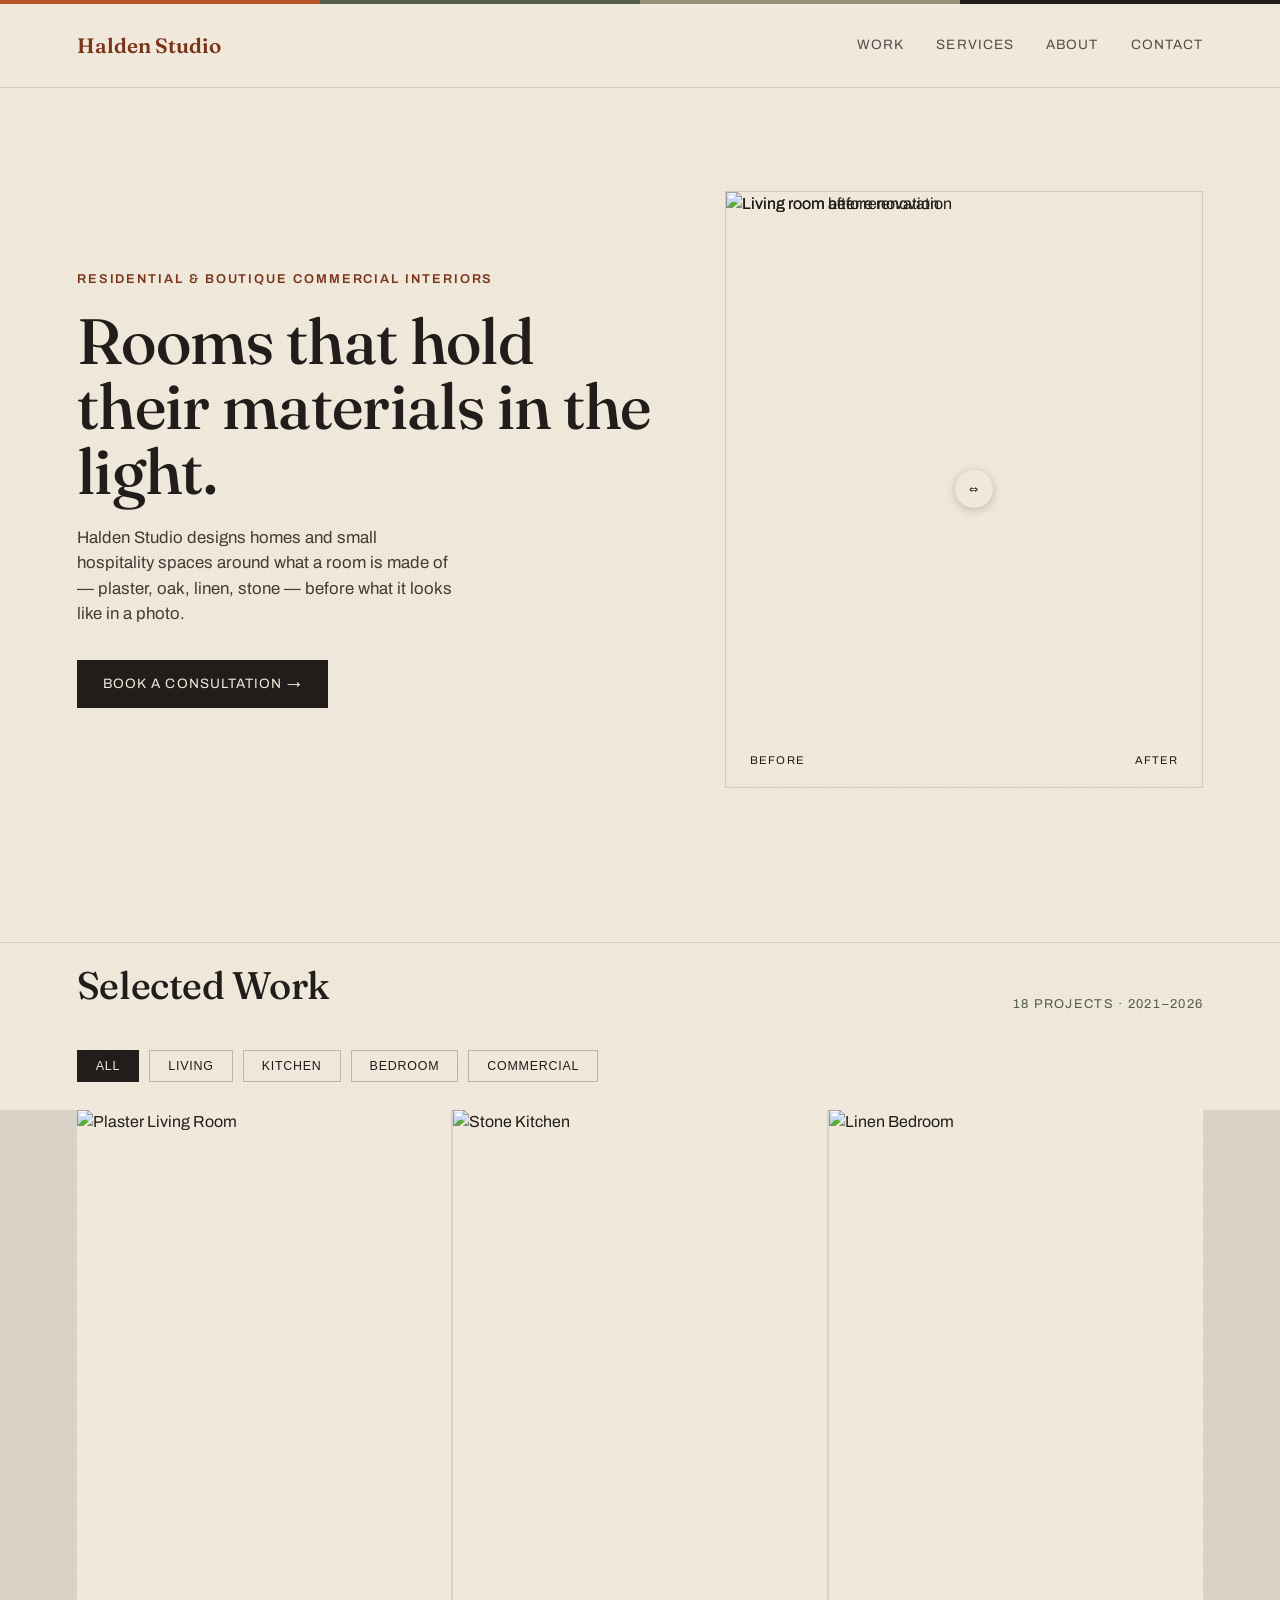
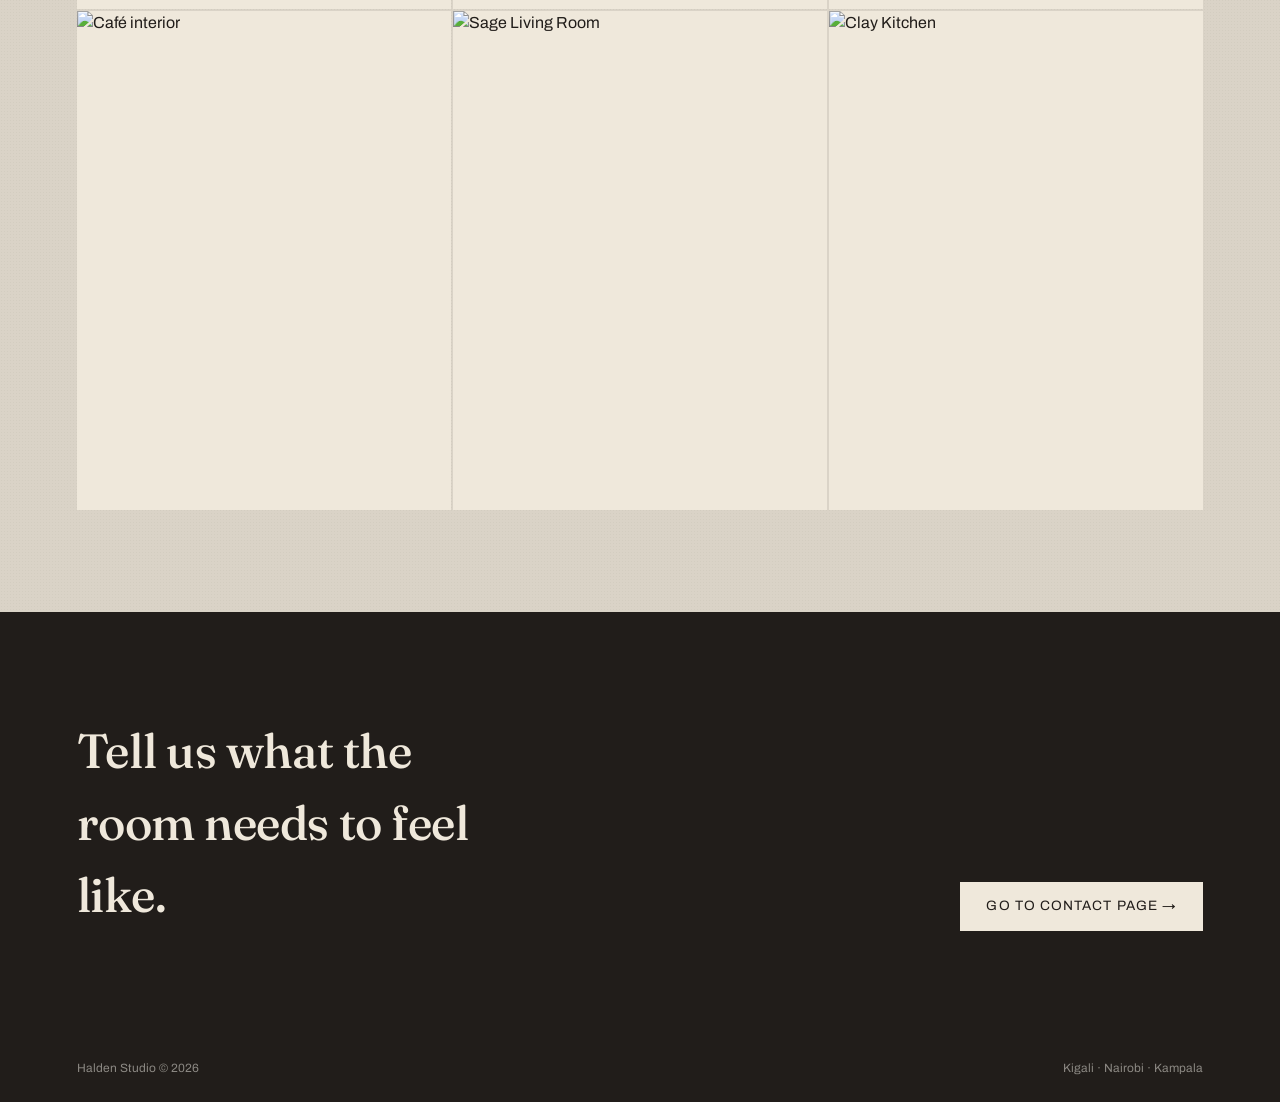
==== index.html @ 6094e58e "Add files via upload" ====
<!DOCTYPE html>
<html lang="en">
<head>
<meta charset="UTF-8">
<meta name="viewport" content="width=device-width, initial-scale=1.0">
<title>Halden Studio — Interior Design</title>
<link rel="preconnect" href="https://fonts.googleapis.com">
<link href="https://fonts.googleapis.com/css2?family=Fraunces:opsz,wght@9..144,300;9..144,500;9..144,600&family=Archivo:wght@400;500;600&display=swap" rel="stylesheet">
<link rel="stylesheet" href="styles.css">
</head>
<body>

<div class="swatch-strip">
  <span style="background:var(--clay)"></span>
  <span style="background:var(--sage)"></span>
  <span style="background:var(--stone)"></span>
  <span style="background:var(--ink)"></span>
</div>

<nav>
  <a class="logo" href="index.html">Halden Studio</a>
  <div class="navlinks">
    <a href="index.html#work">Work</a>
    <a href="services.html">Services</a>
    <a href="about.html">About</a>
    <a href="contact.html">Contact</a>
  </div>
</nav>

<section class="hero">
  <div>
    <span class="eyebrow">Residential &amp; Boutique Commercial Interiors</span>
    <h1>Rooms that hold their materials in the light.</h1>
    <p>Halden Studio designs homes and small hospitality spaces around what a room is made of — plaster, oak, linen, stone — before what it looks like in a photo.</p>
    <a href="contact.html" class="hero-cta" style="display:inline-flex;">Book a Consultation →</a>
  </div>
  <div class="compare" id="compareSlider">
    <img src="https://images.unsplash.com/photo-1618221469555-7f3ad97540d6?w=900&q=80" alt="Living room before renovation">
    <div class="after-wrap" id="afterWrap">
      <img src="https://images.unsplash.com/photo-1600210492486-724fe5c67fb0?w=900&q=80" alt="Living room after renovation">
    </div>
    <div class="compare-handle" id="handle">⇔</div>
    <span class="compare-label">Before</span>
    <span class="compare-label right">After</span>
  </div>
</section>

<section id="work">
  <div class="section-head">
    <h2>Selected Work</h2>
    <span>18 Projects · 2021–2026</span>
  </div>
  <div class="filters">
    <button class="filter-btn active" data-filter="all">All</button>
    <button class="filter-btn" data-filter="living">Living</button>
    <button class="filter-btn" data-filter="kitchen">Kitchen</button>
    <button class="filter-btn" data-filter="bedroom">Bedroom</button>
    <button class="filter-btn" data-filter="commercial">Commercial</button>
  </div>
  <div class="grid" id="portfolioGrid">
    <div class="card" data-cat="living">
      <img src="https://images.unsplash.com/photo-1600210492493-0946911123ea?w=600&q=80" alt="Plaster Living Room">
      <div class="tag"><h3>Plaster & Pine</h3><p>Living · Kigali</p></div>
    </div>
    <div class="card" data-cat="kitchen">
      <img src="https://images.unsplash.com/photo-1556909114-f6e7ad7d3136?w=600&q=80" alt="Stone Kitchen">
      <div class="tag"><h3>Quiet Kitchen</h3><p>Kitchen · Nairobi</p></div>
    </div>
    <div class="card" data-cat="bedroom">
      <img src="https://images.unsplash.com/photo-1616486338812-3dadae4b4ace?w=600&q=80" alt="Linen Bedroom">
      <div class="tag"><h3>Linen Room</h3><p>Bedroom · Kampala</p></div>
    </div>
    <div class="card" data-cat="commercial">
      <img src="https://images.unsplash.com/photo-1600585154340-be6161a56a0c?w=600&q=80" alt="Café interior">
      <div class="tag"><h3>Corner Café</h3><p>Commercial · Kigali</p></div>
    </div>
    <div class="card" data-cat="living">
      <img src="https://images.unsplash.com/photo-1567538096630-e0c55bd6374c?w=600&q=80" alt="Sage Living Room">
      <div class="tag"><h3>Sage & Oak</h3><p>Living · Kigali</p></div>
    </div>
    <div class="card" data-cat="kitchen">
      <img src="https://images.unsplash.com/photo-1556911220-e15b29be8c8f?w=600&q=80" alt="Clay Kitchen">
      <div class="tag"><h3>Clay Counter</h3><p>Kitchen · Kigali</p></div>
    </div>
  </div>
</section>

<footer id="contact">
  <h2>Tell us what the room needs to feel like.</h2>
  <a href="contact.html" class="hero-cta" style="background:var(--paper);color:var(--ink);display:inline-flex;">Go to Contact Page →</a>
</footer>
<div class="foot-bottom">
  <span>Halden Studio © 2026</span>
  <span>Kigali · Nairobi · Kampala</span>
</div>

<script>
  const wrap = document.getElementById('compareSlider');
  const after = document.getElementById('afterWrap');
  const handle = document.getElementById('handle');
  let dragging = false;
  function setPos(x){
    const rect = wrap.getBoundingClientRect();
    let pct = ((x - rect.left) / rect.width) * 100;
    pct = Math.max(5, Math.min(95, pct));
    after.style.width = pct + '%';
    handle.style.left = pct + '%';
  }
  wrap.addEventListener('mousedown', e => { dragging = true; setPos(e.clientX); });
  window.addEventListener('mouseup', () => dragging = false);
  window.addEventListener('mousemove', e => { if(dragging) setPos(e.clientX); });
  wrap.addEventListener('touchstart', e => setPos(e.touches[0].clientX));
  wrap.addEventListener('touchmove', e => setPos(e.touches[0].clientX));

  const buttons = document.querySelectorAll('.filter-btn');
  const cards = document.querySelectorAll('.card');
  buttons.forEach(btn => {
    btn.addEventListener('click', () => {
      buttons.forEach(b => b.classList.remove('active'));
      btn.classList.add('active');
      const f = btn.dataset.filter;
      cards.forEach(c => {
        c.style.display = (f === 'all' || c.dataset.cat === f) ? 'block' : 'none';
      });
    });
  });
</script>
</body>
</html>
---- styles.css ----
@import url('https://fonts.googleapis.com/css2?family=Fraunces:opsz,wght@9..144,300;9..144,500;9..144,600&family=Archivo:wght@400;500;600&display=swap');

  :root{
    --plaster:#e3d9c6;
    --ink:#211d1a;
    --clay:#b8562a;
    --sage:#525c46;
    --stone:#9c8f77;
    --paper:#efe8db;
    --rust-deep:#7a3418;
  }
  *{margin:0;padding:0;box-sizing:border-box;}
  body{
    background:var(--paper);
    background-image:
      radial-gradient(rgba(33,29,26,0.035) 1px, transparent 1px);
    background-size:3px 3px;
    color:var(--ink);
    font-family:'Archivo',sans-serif;
    line-height:1.5;
  }
  h1,h2,h3{font-family:'Fraunces',serif;font-weight:500;letter-spacing:-0.01em;}
  a{color:inherit;text-decoration:none;}

  /* NAV */
  nav{
    display:flex;justify-content:space-between;align-items:center;
    padding:26px 6vw;position:sticky;top:0;background:var(--paper);
    z-index:10;border-bottom:1px solid rgba(33,29,26,0.15);
  }
  .logo{font-family:'Fraunces',serif;font-size:1.3rem;font-weight:600;color:var(--rust-deep);}
  .navlinks{display:flex;gap:32px;font-size:0.85rem;text-transform:uppercase;letter-spacing:0.08em;}
  .navlinks a{opacity:0.75;transition:opacity .2s;}
  .navlinks a:hover, .navlinks a:focus-visible{opacity:1;}
  .swatch-strip{display:flex;height:4px;}
  .swatch-strip span{flex:1;}

  /* HERO */
  .hero{
    display:grid;grid-template-columns:1.1fr 0.9fr;gap:5vw;
    padding:8vw 6vw 6vw;align-items:center;
  }
  .hero h1{font-size:clamp(2.4rem,5vw,4.2rem);line-height:1.02;}
  .hero .eyebrow{
    font-size:0.8rem;text-transform:uppercase;letter-spacing:0.15em;
    color:var(--rust-deep);margin-bottom:18px;display:block;font-weight:600;
  }
  .hero p{max-width:38ch;margin-top:22px;color:#413c34;font-size:1.05rem;}
  .hero-cta{
    margin-top:34px;display:inline-flex;align-items:center;gap:10px;
    padding:14px 26px;background:var(--ink);color:var(--paper);
    font-size:0.85rem;text-transform:uppercase;letter-spacing:0.08em;
    border:none;cursor:pointer;transition:background .25s;
  }
  .hero-cta:hover{background:var(--rust-deep);}

  /* Signature: before/after slider */
  .compare{
    position:relative;aspect-ratio:4/5;overflow:hidden;
    border:1px solid rgba(33,29,26,0.15);
  }
  .compare img{
    position:absolute;top:0;left:0;width:100%;height:100%;object-fit:cover;
  }
  .compare .after-wrap{
    position:absolute;top:0;left:0;height:100%;width:52%;overflow:hidden;
    border-right:2px solid var(--paper);
  }
  .compare .after-wrap img{width:calc(100% * 100 / 52);max-width:none;}
  .compare-handle{
    position:absolute;top:50%;left:52%;transform:translate(-50%,-50%);
    width:38px;height:38px;border-radius:50%;background:var(--paper);
    display:flex;align-items:center;justify-content:center;
    font-size:0.7rem;letter-spacing:0.05em;color:var(--ink);
    box-shadow:0 2px 10px rgba(0,0,0,0.2);pointer-events:none;
  }
  .compare-label{
    position:absolute;bottom:14px;left:14px;font-size:0.7rem;
    text-transform:uppercase;letter-spacing:0.1em;background:var(--paper);
    padding:4px 10px;color:var(--ink);
  }
  .compare-label.right{left:auto;right:14px;}

  /* SECTION LABEL */
  .section-head{
    padding:0 6vw;display:flex;justify-content:space-between;
    align-items:flex-end;margin-bottom:36px;border-top:1px solid rgba(33,29,26,0.12);
    padding-top:14px;
  }
  .section-head h2{font-size:clamp(1.6rem,3vw,2.4rem);}
  .section-head span{font-size:0.8rem;text-transform:uppercase;letter-spacing:0.1em;color:var(--sage);}
  section{padding-top:6vw;}

  /* PORTFOLIO GRID */
  .grid{
    display:grid;grid-template-columns:repeat(3,1fr);gap:2px;
    padding:0 6vw 8vw;background:rgba(33,29,26,0.1);
  }
  .card{
    background:var(--paper);position:relative;aspect-ratio:3/4;overflow:hidden;
    cursor:pointer;
  }
  .card img{width:100%;height:100%;object-fit:cover;transition:transform .5s ease;}
  .card:hover img{transform:scale(1.05);}
  .card .tag{
    position:absolute;bottom:0;left:0;right:0;padding:16px;
    background:linear-gradient(to top, rgba(33,29,26,0.75), transparent);
    color:var(--paper);opacity:0;transition:opacity .3s;
  }
  .card:hover .tag{opacity:1;}
  .card .tag h3{font-size:1.05rem;color:var(--paper);font-weight:500;}
  .card .tag p{font-size:0.75rem;text-transform:uppercase;letter-spacing:0.08em;opacity:0.85;margin-top:4px;}

  .filters{display:flex;gap:10px;padding:0 6vw;margin-bottom:28px;flex-wrap:wrap;}
  .filter-btn{
    padding:8px 18px;border:1px solid rgba(33,29,26,0.25);background:transparent;
    font-size:0.78rem;text-transform:uppercase;letter-spacing:0.06em;cursor:pointer;
    color:var(--ink);transition:all .2s;
  }
  .filter-btn.active, .filter-btn:hover{background:var(--ink);color:var(--paper);border-color:var(--ink);}

  /* SERVICES */
  .services{padding:0 6vw 8vw;display:grid;grid-template-columns:repeat(3,1fr);gap:40px;}
  .service{border-top:2px solid var(--ink);padding-top:18px;}
  .service .num{font-size:0.75rem;color:var(--rust-deep);letter-spacing:0.1em;}
  .service h3{margin:10px 0 12px;font-size:1.3rem;}
  .service p{color:#4a473e;font-size:0.92rem;}

  /* FOOTER CTA */
  footer{
    background:var(--ink);color:var(--paper);padding:8vw 6vw 4vw;
    display:flex;justify-content:space-between;align-items:flex-end;flex-wrap:wrap;gap:40px;
  }
  footer h2{font-size:clamp(1.8rem,4vw,3rem);max-width:14ch;color:var(--paper);}
  .foot-form{display:flex;flex-direction:column;gap:14px;max-width:320px;width:100%;}
  .foot-form input{
    background:transparent;border:none;border-bottom:1px solid rgba(246,243,236,0.4);
    color:var(--paper);padding:10px 0;font-family:'Archivo',sans-serif;font-size:0.95rem;
  }
  .foot-form input::placeholder{color:rgba(246,243,236,0.5);}
  .foot-form input:focus{outline:none;border-color:var(--clay);}
  .foot-form button{
    margin-top:8px;padding:12px 24px;background:var(--paper);color:var(--ink);
    border:none;font-size:0.85rem;text-transform:uppercase;letter-spacing:0.08em;cursor:pointer;
    width:fit-content;
  }
  .foot-form button:hover{background:var(--clay);color:var(--paper);}
  .foot-bottom{
    padding:6vw 6vw 2vw;font-size:0.75rem;color:rgba(246,243,236,0.5);
    display:flex;justify-content:space-between;background:var(--ink);
  }

  .back-btn{
    display:inline-flex;align-items:center;gap:8px;
    margin:22px 6vw 0;font-size:0.78rem;text-transform:uppercase;
    letter-spacing:0.08em;color:var(--ink);opacity:0.7;
    background:none;border:none;cursor:pointer;font-family:'Archivo',sans-serif;
    padding:0;
  }
  .back-btn:hover{opacity:1;color:var(--rust-deep);}
  .back-btn svg{width:14px;height:14px;}

  .page-hero{padding:5vw 6vw 4vw;}
  .page-hero .eyebrow{
    font-size:0.8rem;text-transform:uppercase;letter-spacing:0.15em;
    color:var(--rust-deep);margin-bottom:14px;display:block;font-weight:600;
  }
  .page-hero h1{font-size:clamp(2rem,4vw,3.2rem);max-width:16ch;}
  .page-hero p{max-width:50ch;margin-top:18px;color:#413c34;font-size:1rem;}

  .about-grid{
    display:grid;grid-template-columns:1fr 1fr;gap:6vw;
    padding:2vw 6vw 8vw;align-items:start;
  }
  .about-grid img{width:100%;aspect-ratio:4/5;object-fit:cover;}
  .about-grid p{color:#413c34;margin-bottom:16px;font-size:0.98rem;}
  .about-grid h3{margin:28px 0 12px;font-size:1.2rem;}
  .stat-row{display:flex;gap:36px;margin-top:26px;}
  .stat-row div span{display:block;font-family:'Fraunces',serif;font-size:1.8rem;color:var(--rust-deep);}
  .stat-row div p{font-size:0.75rem;text-transform:uppercase;letter-spacing:0.06em;color:var(--ink);margin:0;}

  .services-detail{padding:2vw 6vw 8vw;display:flex;flex-direction:column;gap:0;}
  .service-row{
    display:grid;grid-template-columns:0.6fr 1.6fr 1fr;gap:30px;
    padding:34px 0;border-top:1px solid rgba(33,29,26,0.15);align-items:start;
  }
  .service-row:last-child{border-bottom:1px solid rgba(33,29,26,0.15);}
  .service-row .num{font-family:'Fraunces',serif;font-size:1.6rem;color:var(--stone);}
  .service-row h3{font-size:1.35rem;margin-bottom:10px;}
  .service-row p{color:#413c34;font-size:0.95rem;max-width:48ch;}
  .service-row .price{text-align:right;font-family:'Fraunces',serif;font-size:1.3rem;color:var(--rust-deep);}
  .service-row .price small{display:block;font-family:'Archivo',sans-serif;font-size:0.7rem;text-transform:uppercase;letter-spacing:0.06em;color:var(--ink);opacity:0.6;margin-top:4px;}

  .contact-wrap{
    display:grid;grid-template-columns:1fr 1fr;gap:6vw;
    padding:2vw 6vw 8vw;
  }
  .contact-info h3{font-size:1.1rem;margin:22px 0 8px;}
  .contact-info p{color:#413c34;font-size:0.95rem;}
  .contact-form{display:flex;flex-direction:column;gap:16px;}
  .contact-form label{font-size:0.75rem;text-transform:uppercase;letter-spacing:0.06em;color:var(--ink);opacity:0.7;}
  .contact-form input, .contact-form textarea{
    background:transparent;border:none;border-bottom:1px solid rgba(33,29,26,0.3);
    padding:10px 0;font-family:'Archivo',sans-serif;font-size:0.98rem;color:var(--ink);
    resize:none;
  }
  .contact-form input:focus, .contact-form textarea:focus{outline:none;border-color:var(--rust-deep);}
  .contact-form button{
    margin-top:10px;padding:14px 26px;background:var(--ink);color:var(--paper);
    border:none;font-size:0.85rem;text-transform:uppercase;letter-spacing:0.08em;
    cursor:pointer;width:fit-content;transition:background .25s;
  }
  .contact-form button:hover{background:var(--rust-deep);}

  @media (max-width: 800px){
    .about-grid, .contact-wrap{grid-template-columns:1fr;}
    .service-row{grid-template-columns:1fr;}
    .service-row .price{text-align:left;}
    .hero{grid-template-columns:1fr;padding-top:14vw;}
    .grid{grid-template-columns:repeat(2,1fr);}
    .services{grid-template-columns:1fr;}
    .navlinks{display:none;}
  }
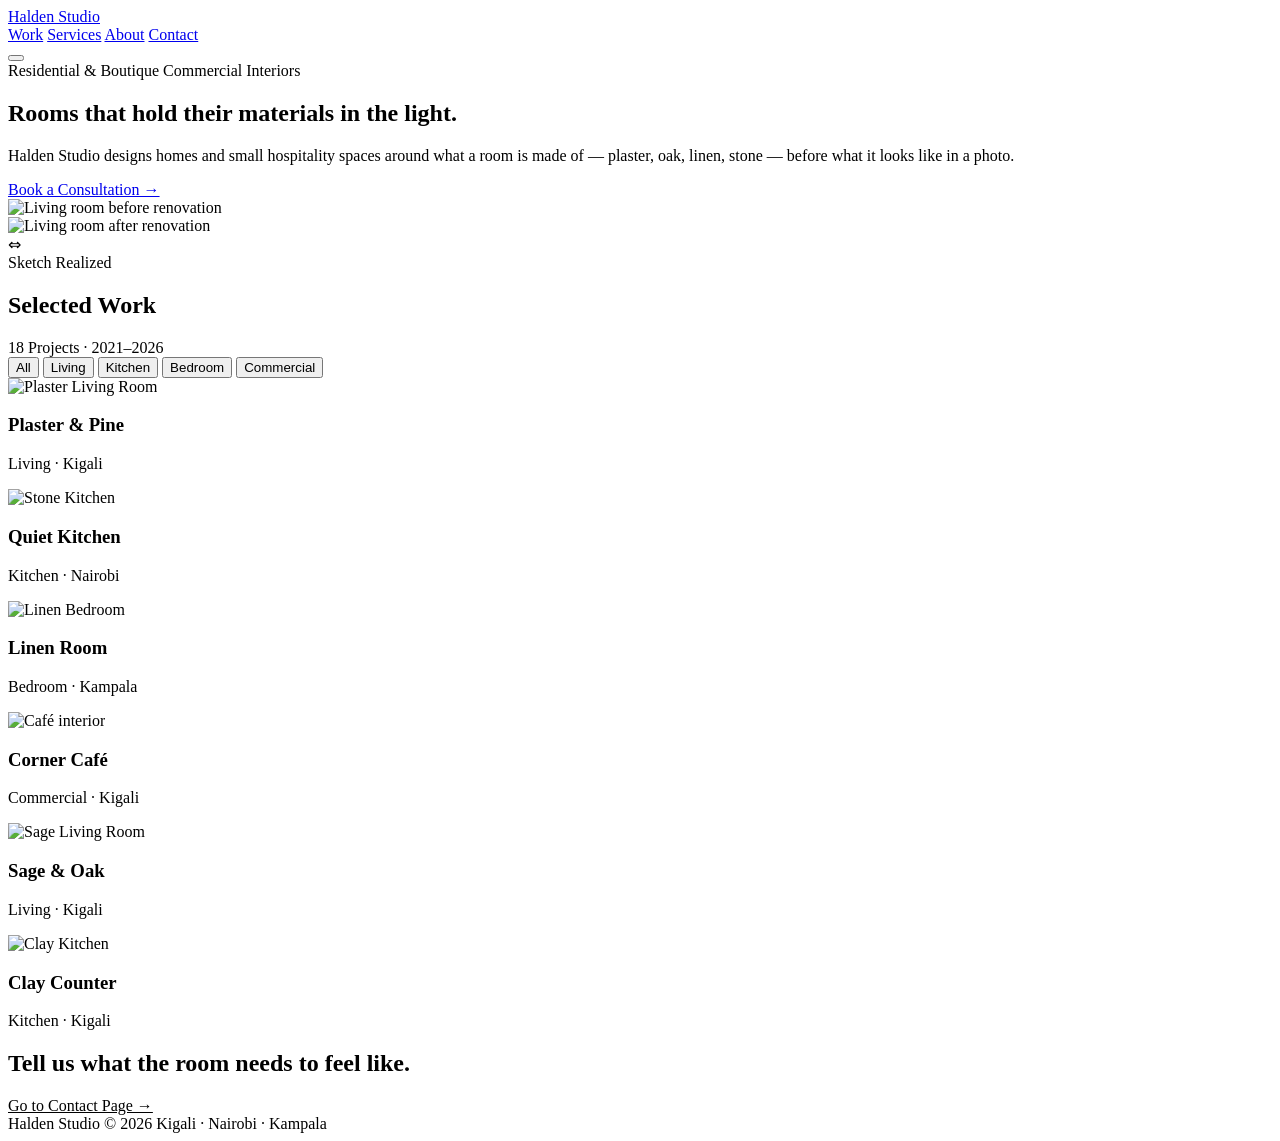
==== commit 1467f80e: "Rename index (5).html to index.html" ====
--- a/index.html
+++ b/index.html
@@ -11,21 +11,25 @@
 <body>
 
 <div class="swatch-strip">
-  <span style="background:var(--clay)"></span>
+  <span style="background:var(--gold)"></span>
+  <span style="background:var(--rust-deep)"></span>
   <span style="background:var(--sage)"></span>
-  <span style="background:var(--stone)"></span>
-  <span style="background:var(--ink)"></span>
+  <span style="background:var(--plum)"></span>
 </div>
 
 <nav>
   <a class="logo" href="index.html">Halden Studio</a>
-  <div class="navlinks">
+  <div class="navlinks" id="navLinks">
     <a href="index.html#work">Work</a>
     <a href="services.html">Services</a>
     <a href="about.html">About</a>
     <a href="contact.html">Contact</a>
   </div>
+  <button class="nav-toggle" id="navToggle" aria-label="Toggle menu">
+    <span></span><span></span><span></span>
+  </button>
 </nav>
+<div class="nav-scrim" id="navScrim"></div>
 
 <section class="hero">
   <div>
@@ -39,9 +43,10 @@
     <div class="after-wrap" id="afterWrap">
       <img src="https://images.unsplash.com/photo-1600210492486-724fe5c67fb0?w=900&q=80" alt="Living room after renovation">
     </div>
+    <div class="compare-divider" id="compareDivider"></div>
     <div class="compare-handle" id="handle">⇔</div>
-    <span class="compare-label">Before</span>
-    <span class="compare-label right">After</span>
+    <span class="compare-label">Sketch</span>
+    <span class="compare-label right">Realized</span>
   </div>
 </section>
 
@@ -58,7 +63,7 @@
     <button class="filter-btn" data-filter="commercial">Commercial</button>
   </div>
   <div class="grid" id="portfolioGrid">
-    <div class="card" data-cat="living">
+    <div class="card tall" data-cat="living">
       <img src="https://images.unsplash.com/photo-1600210492493-0946911123ea?w=600&q=80" alt="Plaster Living Room">
       <div class="tag"><h3>Plaster & Pine</h3><p>Living · Kigali</p></div>
     </div>
@@ -70,7 +75,7 @@
       <img src="https://images.unsplash.com/photo-1616486338812-3dadae4b4ace?w=600&q=80" alt="Linen Bedroom">
       <div class="tag"><h3>Linen Room</h3><p>Bedroom · Kampala</p></div>
     </div>
-    <div class="card" data-cat="commercial">
+    <div class="card wide" data-cat="commercial">
       <img src="https://images.unsplash.com/photo-1600585154340-be6161a56a0c?w=600&q=80" alt="Café interior">
       <div class="tag"><h3>Corner Café</h3><p>Commercial · Kigali</p></div>
     </div>
@@ -98,12 +103,17 @@
   const wrap = document.getElementById('compareSlider');
   const after = document.getElementById('afterWrap');
   const handle = document.getElementById('handle');
+  const divider = document.getElementById('compareDivider');
   let dragging = false;
   function setPos(x){
     const rect = wrap.getBoundingClientRect();
     let pct = ((x - rect.left) / rect.width) * 100;
-    pct = Math.max(5, Math.min(95, pct));
-    after.style.width = pct + '%';
+    pct = Math.max(8, Math.min(92, pct));
+    const skew = 15; // diagonal offset between top and bottom edge
+    const topX = pct + skew/2;
+    const botX = pct - skew/2;
+    after.style.clipPath = `polygon(0 0, ${topX}% 0, ${botX}% 100%, 0 100%)`;
+    divider.style.left = pct + '%';
     handle.style.left = pct + '%';
   }
   wrap.addEventListener('mousedown', e => { dragging = true; setPos(e.clientX); });
@@ -125,5 +135,6 @@
     });
   });
 </script>
+<script src="site.js"></script>
 </body>
 </html>
